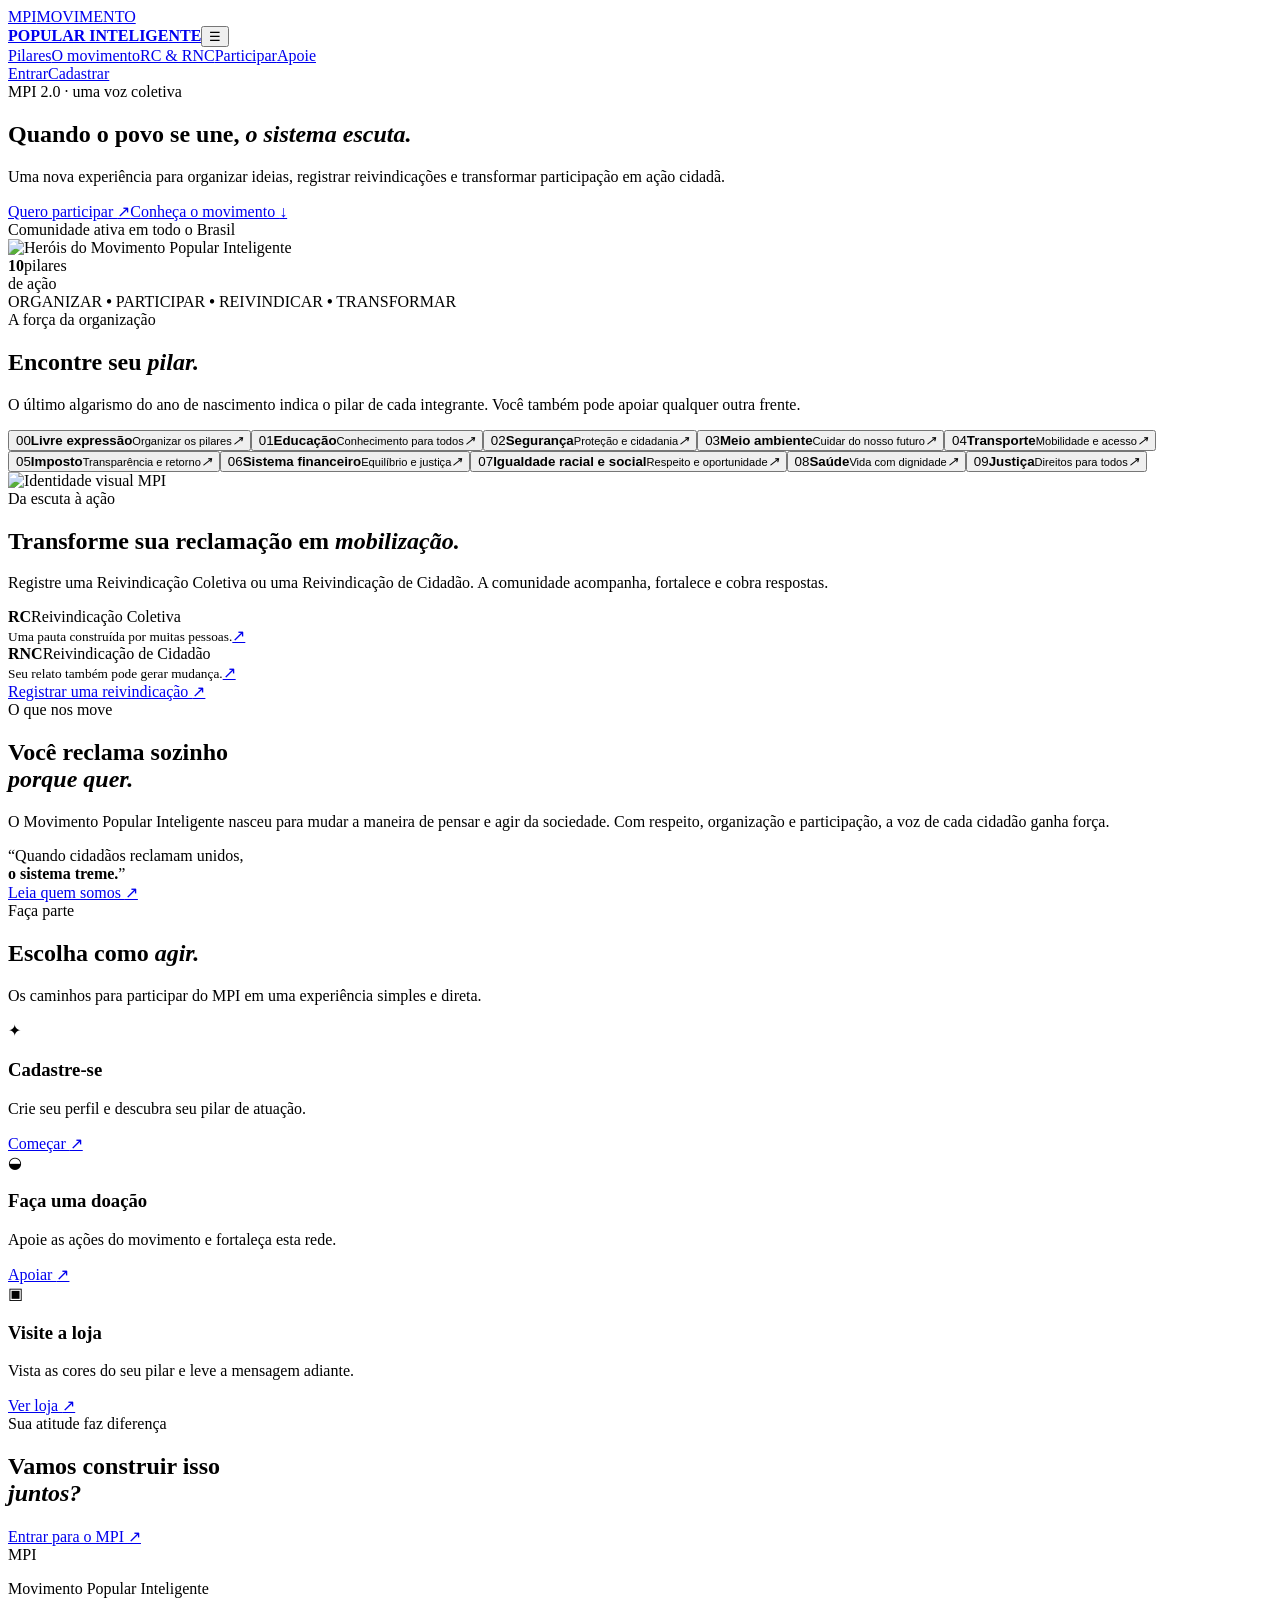
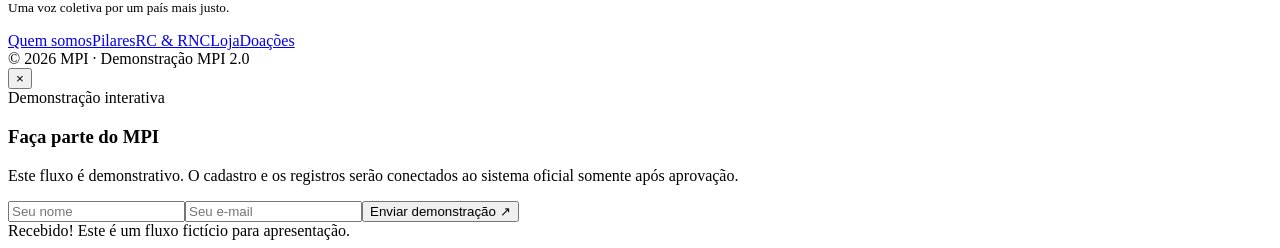
==== index.html @ 39deac16 "Add MPI 2.0 landing page" ====
<!doctype html><html lang="pt-BR"><head><meta charset="utf-8"><meta name="viewport" content="width=device-width, initial-scale=1"><title>MPI 2.0 — Movimento Popular Inteligente</title><meta name="description" content="Uma nova experiência digital para o Movimento Popular Inteligente."><link rel="preconnect" href="https://fonts.googleapis.com"><link href="https://fonts.googleapis.com/css2?family=Manrope:wght@400;500;600;700;800&family=Space+Grotesk:wght@500;600;700&display=swap" rel="stylesheet"><link rel="stylesheet" href="styles.css"></head><body>
<header class="topbar"><a class="brand" href="#inicio" aria-label="MPI início"><span class="brand-mark">MPI</span><span class="brand-name">MOVIMENTO<br><b>POPULAR INTELIGENTE</b></span></a><button class="menu-toggle" aria-label="Abrir menu">☰</button><nav class="nav"><a href="#pilares">Pilares</a><a href="#movimento">O movimento</a><a href="#rc-rnc">RC & RNC</a><a href="#participar">Participar</a><a href="#apoie">Apoie</a></nav><div class="actions"><a class="btn btn-ghost" href="#login">Entrar</a><a class="btn btn-yellow" href="#cadastro">Cadastrar</a></div></header>
<main id="inicio"><section class="hero"><div class="hero-copy"><div class="eyebrow"><span></span> MPI 2.0 · uma voz coletiva</div><h1>Quando o povo se une,<em> o sistema escuta.</em></h1><p>Uma nova experiência para organizar ideias, registrar reivindicações e transformar participação em ação cidadã.</p><div class="hero-actions"><a class="btn btn-yellow btn-lg" href="#participar">Quero participar <span>↗</span></a><a class="text-link" href="#movimento">Conheça o movimento <span>↓</span></a></div><div class="hero-proof"><div class="avatars"><i></i><i></i><i></i><i></i></div><span>Comunidade ativa em todo o Brasil</span></div></div><div class="hero-visual"><div class="glow"></div><img src="assets/herois-mpi.png" alt="Heróis do Movimento Popular Inteligente"><div class="hero-tag"><b>10</b><span>pilares<br>de ação</span></div></div></section>
<section class="ticker"><div>ORGANIZAR <b>•</b> PARTICIPAR <b>•</b> REIVINDICAR <b>•</b> TRANSFORMAR</div></section>
<section class="section pillars" id="pilares"><div class="section-head"><div><div class="eyebrow">A força da organização</div><h2>Encontre seu <em>pilar.</em></h2></div><p>O último algarismo do ano de nascimento indica o pilar de cada integrante. Você também pode apoiar qualquer outra frente.</p></div><div class="pillar-grid"><button class="pillar-card featured" data-pillar="0"><span>00</span><b>Livre expressão</b><small>Organizar os pilares</small><i>↗</i></button><button class="pillar-card" data-pillar="1"><span>01</span><b>Educação</b><small>Conhecimento para todos</small><i>↗</i></button><button class="pillar-card" data-pillar="2"><span>02</span><b>Segurança</b><small>Proteção e cidadania</small><i>↗</i></button><button class="pillar-card" data-pillar="3"><span>03</span><b>Meio ambiente</b><small>Cuidar do nosso futuro</small><i>↗</i></button><button class="pillar-card" data-pillar="4"><span>04</span><b>Transporte</b><small>Mobilidade e acesso</small><i>↗</i></button><button class="pillar-card" data-pillar="5"><span>05</span><b>Imposto</b><small>Transparência e retorno</small><i>↗</i></button><button class="pillar-card" data-pillar="6"><span>06</span><b>Sistema financeiro</b><small>Equilíbrio e justiça</small><i>↗</i></button><button class="pillar-card" data-pillar="7"><span>07</span><b>Igualdade racial e social</b><small>Respeito e oportunidade</small><i>↗</i></button><button class="pillar-card" data-pillar="8"><span>08</span><b>Saúde</b><small>Vida com dignidade</small><i>↗</i></button><button class="pillar-card" data-pillar="9"><span>09</span><b>Justiça</b><small>Direitos para todos</small><i>↗</i></button></div></section>
<section class="split-section" id="rc-rnc"><div class="split-image"><img src="assets/mpi-home.png" alt="Identidade visual MPI"></div><div class="split-copy"><div class="eyebrow">Da escuta à ação</div><h2>Transforme sua reclamação em <em>mobilização.</em></h2><p>Registre uma Reivindicação Coletiva ou uma Reivindicação de Cidadão. A comunidade acompanha, fortalece e cobra respostas.</p><div class="feature-list"><div><strong>RC</strong><span>Reivindicação Coletiva<br><small>Uma pauta construída por muitas pessoas.</small></span><a href="#rc">↗</a></div><div><strong>RNC</strong><span>Reivindicação de Cidadão<br><small>Seu relato também pode gerar mudança.</small></span><a href="#rnc">↗</a></div></div><a class="btn btn-blue" href="#cadastro">Registrar uma reivindicação <span>↗</span></a></div></section>
<section class="manifesto" id="movimento"><div class="manifesto-inner"><div class="eyebrow">O que nos move</div><h2>Você reclama sozinho<br><em>porque quer.</em></h2><p>O Movimento Popular Inteligente nasceu para mudar a maneira de pensar e agir da sociedade. Com respeito, organização e participação, a voz de cada cidadão ganha força.</p><div class="quote">“Quando cidadãos reclamam unidos,<br><b>o sistema treme.</b>”</div><a class="text-link light" href="#cadastro">Leia quem somos <span>↗</span></a></div></section>
<section class="participate" id="participar"><div class="section-head"><div><div class="eyebrow">Faça parte</div><h2>Escolha como <em>agir.</em></h2></div><p>Os caminhos para participar do MPI em uma experiência simples e direta.</p></div><div class="participate-grid"><article><span class="icon">✦</span><h3>Cadastre-se</h3><p>Crie seu perfil e descubra seu pilar de atuação.</p><a href="#cadastro">Começar <span>↗</span></a></article><article><span class="icon">◒</span><h3>Faça uma doação</h3><p>Apoie as ações do movimento e fortaleça esta rede.</p><a href="#apoie">Apoiar <span>↗</span></a></article><article><span class="icon">▣</span><h3>Visite a loja</h3><p>Vista as cores do seu pilar e leve a mensagem adiante.</p><a href="#loja">Ver loja <span>↗</span></a></article></div></section>
<section class="cta" id="apoie"><div><div class="eyebrow">Sua atitude faz diferença</div><h2>Vamos construir isso<br><em>juntos?</em></h2></div><a class="btn btn-yellow btn-lg" href="#cadastro">Entrar para o MPI <span>↗</span></a></section></main>
<footer><div class="footer-brand"><span class="brand-mark">MPI</span><p>Movimento Popular Inteligente<br><small>Uma voz coletiva por um país mais justo.</small></p></div><div class="footer-links"><a href="#movimento">Quem somos</a><a href="#pilares">Pilares</a><a href="#rc-rnc">RC & RNC</a><a href="#loja">Loja</a><a href="#apoie">Doações</a></div><div class="footer-note">© 2026 MPI · Demonstração MPI 2.0</div></footer>
<div class="modal" id="modal"><div class="modal-card"><button class="modal-close">×</button><div class="eyebrow">Demonstração interativa</div><h3 id="modal-title">Faça parte do MPI</h3><p id="modal-text">Este fluxo é demonstrativo. O cadastro e os registros serão conectados ao sistema oficial somente após aprovação.</p><form id="demo-form"><input required placeholder="Seu nome"><input required type="email" placeholder="Seu e-mail"><button class="btn btn-blue" type="submit">Enviar demonstração <span>↗</span></button></form><div class="success">Recebido! Este é um fluxo fictício para apresentação.</div></div></div><script src="script.js"></script></body></html>
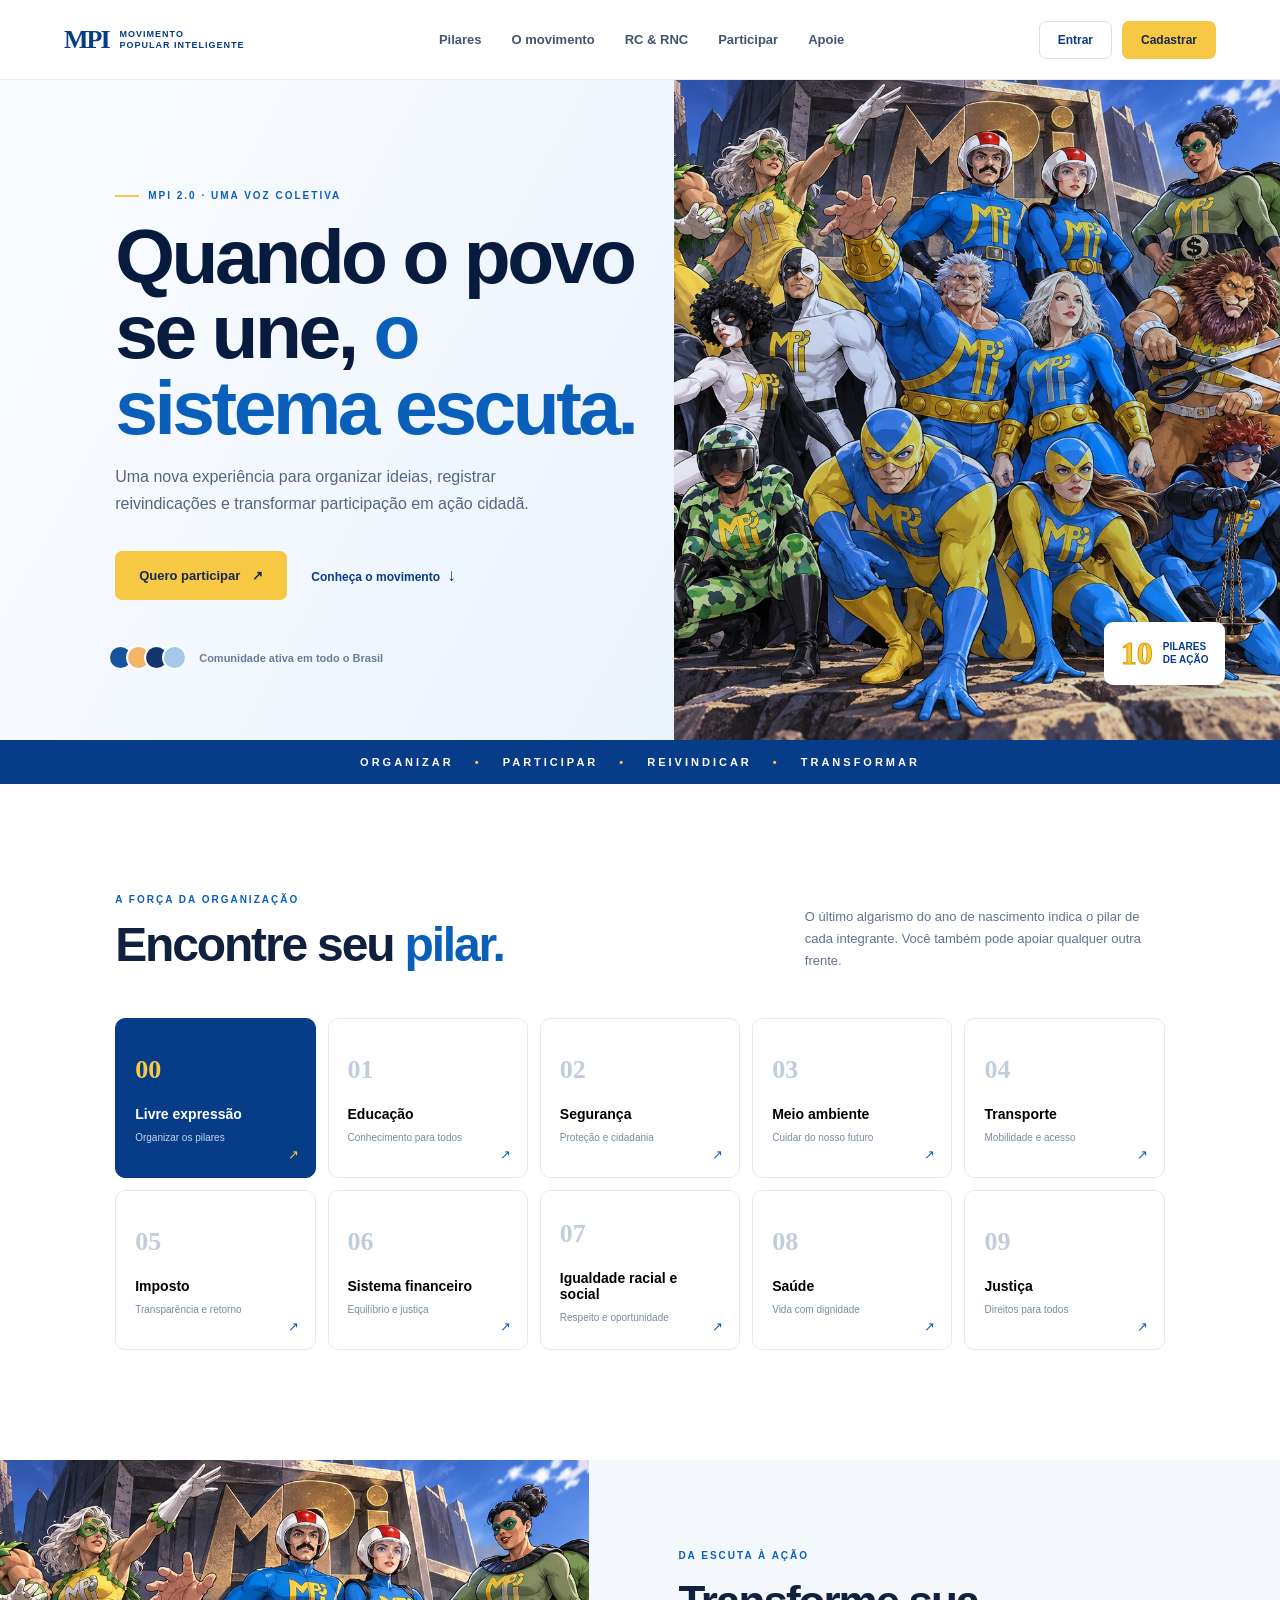
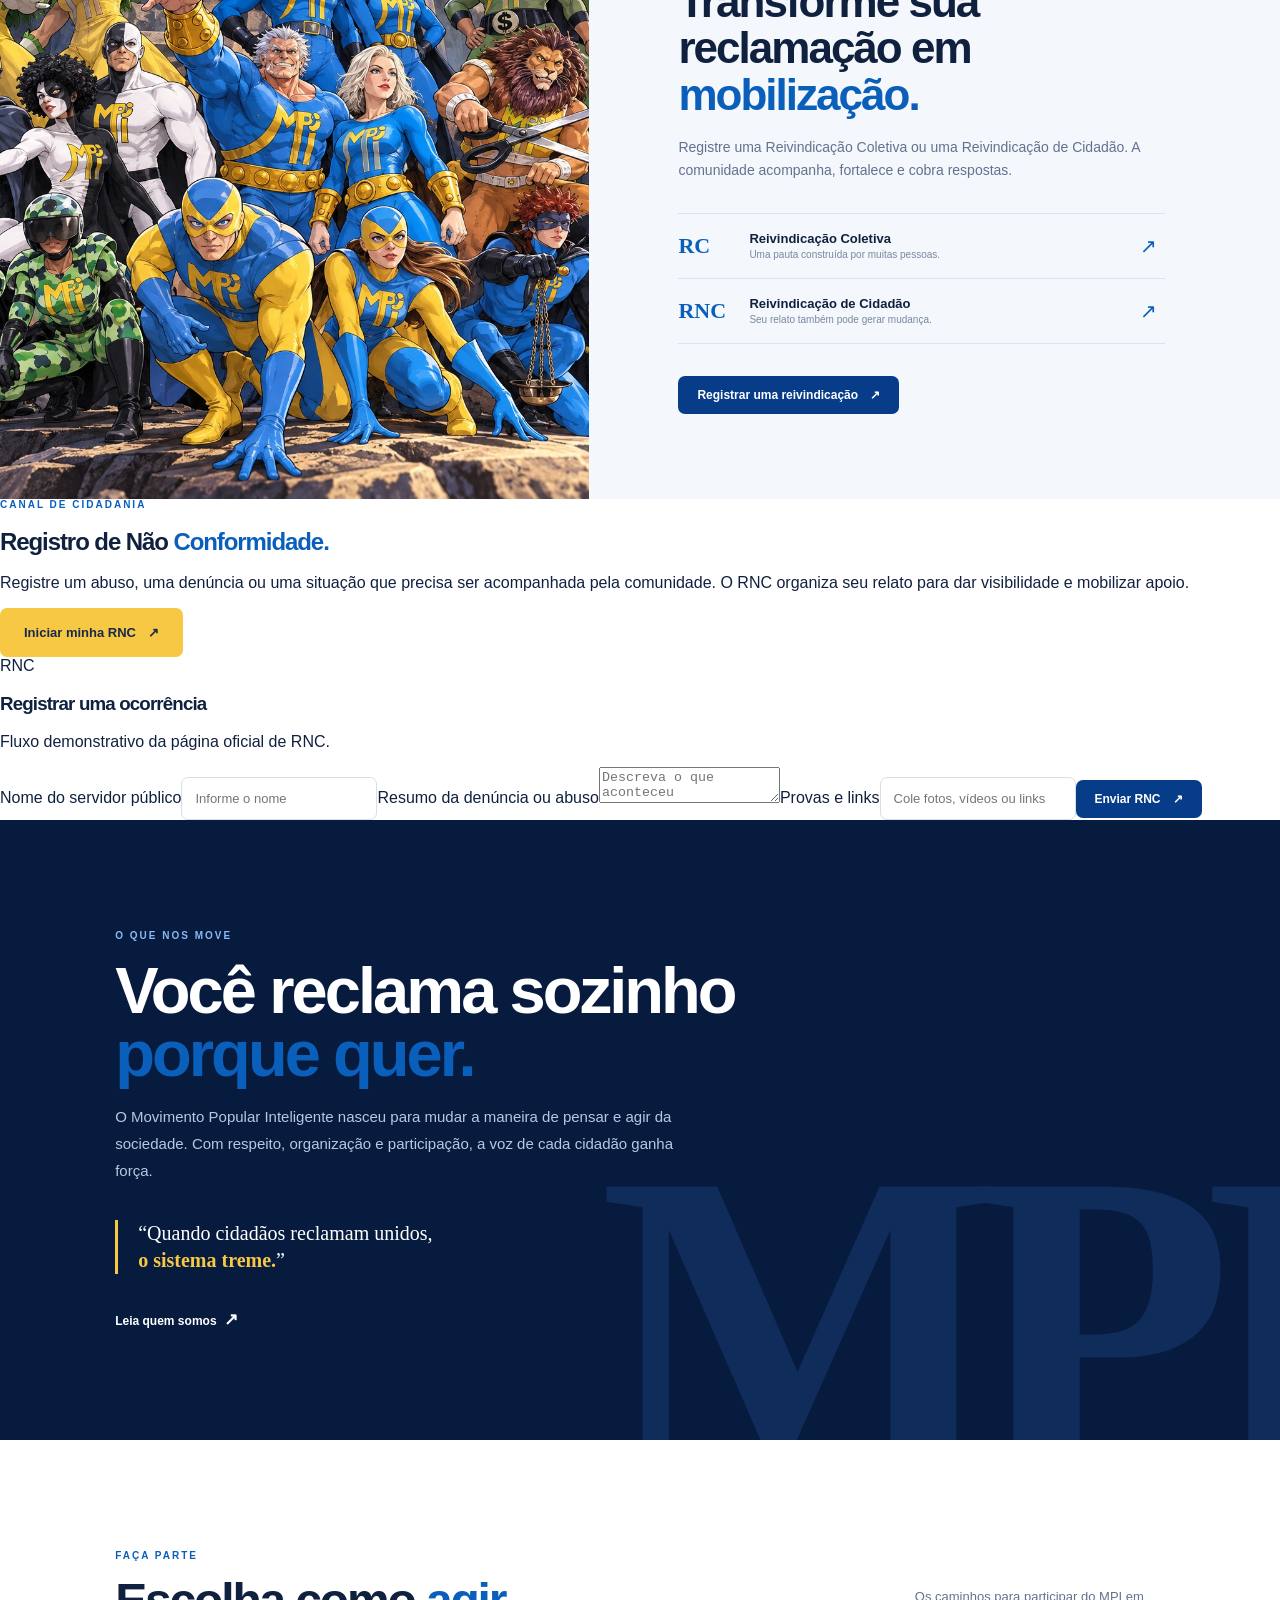
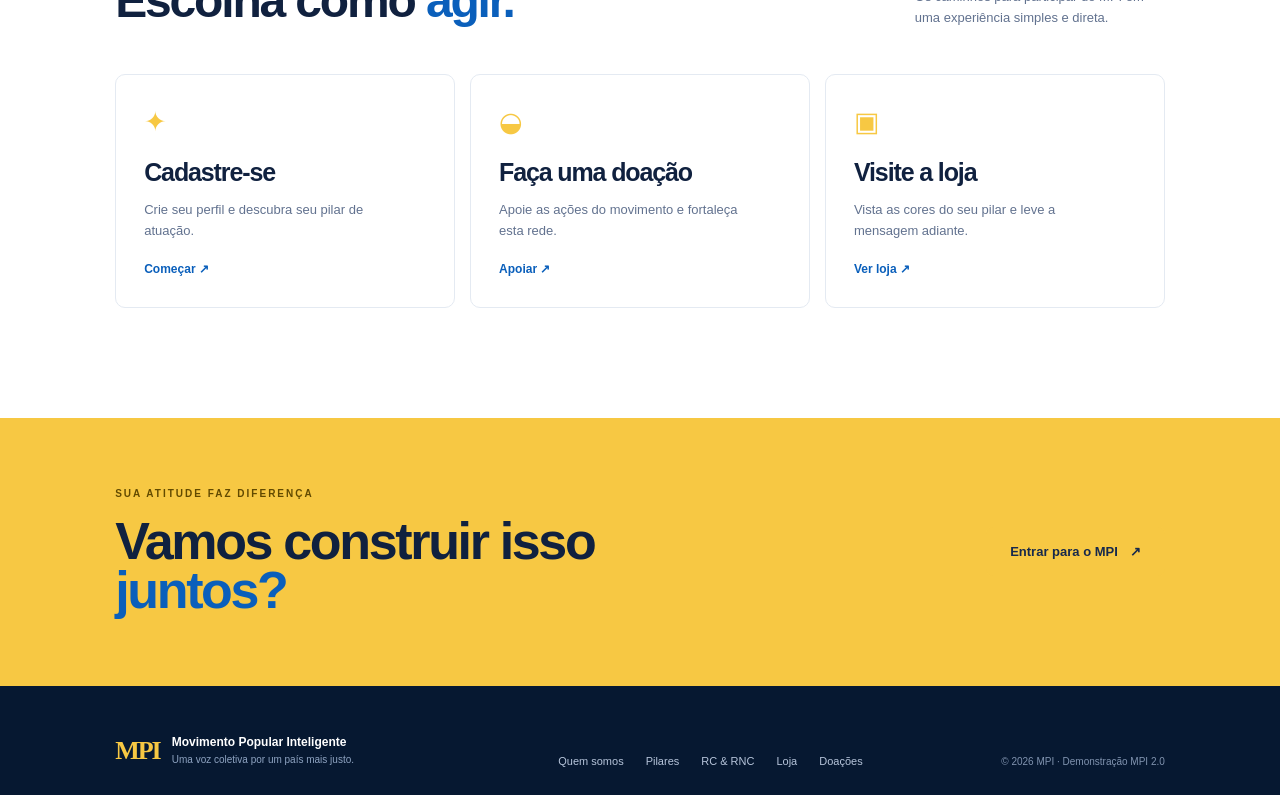
==== commit b8cbe430: "Add RNC registration page section" ====
--- a/index.html
+++ b/index.html
@@ -1,9 +1,10 @@
 <!doctype html><html lang="pt-BR"><head><meta charset="utf-8"><meta name="viewport" content="width=device-width, initial-scale=1"><title>MPI 2.0 — Movimento Popular Inteligente</title><meta name="description" content="Uma nova experiência digital para o Movimento Popular Inteligente."><link rel="preconnect" href="https://fonts.googleapis.com"><link href="https://fonts.googleapis.com/css2?family=Manrope:wght@400;500;600;700;800&family=Space+Grotesk:wght@500;600;700&display=swap" rel="stylesheet"><link rel="stylesheet" href="styles.css"></head><body>
 <header class="topbar"><a class="brand" href="#inicio" aria-label="MPI início"><span class="brand-mark">MPI</span><span class="brand-name">MOVIMENTO<br><b>POPULAR INTELIGENTE</b></span></a><button class="menu-toggle" aria-label="Abrir menu">☰</button><nav class="nav"><a href="#pilares">Pilares</a><a href="#movimento">O movimento</a><a href="#rc-rnc">RC & RNC</a><a href="#participar">Participar</a><a href="#apoie">Apoie</a></nav><div class="actions"><a class="btn btn-ghost" href="#login">Entrar</a><a class="btn btn-yellow" href="#cadastro">Cadastrar</a></div></header>
-<main id="inicio"><section class="hero"><div class="hero-copy"><div class="eyebrow"><span></span> MPI 2.0 · uma voz coletiva</div><h1>Quando o povo se une,<em> o sistema escuta.</em></h1><p>Uma nova experiência para organizar ideias, registrar reivindicações e transformar participação em ação cidadã.</p><div class="hero-actions"><a class="btn btn-yellow btn-lg" href="#participar">Quero participar <span>↗</span></a><a class="text-link" href="#movimento">Conheça o movimento <span>↓</span></a></div><div class="hero-proof"><div class="avatars"><i></i><i></i><i></i><i></i></div><span>Comunidade ativa em todo o Brasil</span></div></div><div class="hero-visual"><div class="glow"></div><img src="assets/herois-mpi.png" alt="Heróis do Movimento Popular Inteligente"><div class="hero-tag"><b>10</b><span>pilares<br>de ação</span></div></div></section>
+<main id="inicio"><section class="hero"><div class="hero-copy"><div class="eyebrow"><span></span> MPI 2.0 · uma voz coletiva</div><h1>Quando o povo se une,<em> o sistema escuta.</em></h1><p>Uma nova experiência para organizar ideias, registrar reivindicações e transformar participação em ação cidadã.</p><div class="hero-actions"><a class="btn btn-yellow btn-lg" href="#participar">Quero participar <span>↗</span></a><a class="text-link" href="#movimento">Conheça o movimento <span>↓</span></a></div><div class="hero-proof"><div class="avatars"><i></i><i></i><i></i><i></i></div><span>Comunidade ativa em todo o Brasil</span></div></div><div class="hero-visual"><div class="glow"></div><img src="herois-mpi.png" alt="Heróis do Movimento Popular Inteligente"><div class="hero-tag"><b>10</b><span>pilares<br>de ação</span></div></div></section>
 <section class="ticker"><div>ORGANIZAR <b>•</b> PARTICIPAR <b>•</b> REIVINDICAR <b>•</b> TRANSFORMAR</div></section>
 <section class="section pillars" id="pilares"><div class="section-head"><div><div class="eyebrow">A força da organização</div><h2>Encontre seu <em>pilar.</em></h2></div><p>O último algarismo do ano de nascimento indica o pilar de cada integrante. Você também pode apoiar qualquer outra frente.</p></div><div class="pillar-grid"><button class="pillar-card featured" data-pillar="0"><span>00</span><b>Livre expressão</b><small>Organizar os pilares</small><i>↗</i></button><button class="pillar-card" data-pillar="1"><span>01</span><b>Educação</b><small>Conhecimento para todos</small><i>↗</i></button><button class="pillar-card" data-pillar="2"><span>02</span><b>Segurança</b><small>Proteção e cidadania</small><i>↗</i></button><button class="pillar-card" data-pillar="3"><span>03</span><b>Meio ambiente</b><small>Cuidar do nosso futuro</small><i>↗</i></button><button class="pillar-card" data-pillar="4"><span>04</span><b>Transporte</b><small>Mobilidade e acesso</small><i>↗</i></button><button class="pillar-card" data-pillar="5"><span>05</span><b>Imposto</b><small>Transparência e retorno</small><i>↗</i></button><button class="pillar-card" data-pillar="6"><span>06</span><b>Sistema financeiro</b><small>Equilíbrio e justiça</small><i>↗</i></button><button class="pillar-card" data-pillar="7"><span>07</span><b>Igualdade racial e social</b><small>Respeito e oportunidade</small><i>↗</i></button><button class="pillar-card" data-pillar="8"><span>08</span><b>Saúde</b><small>Vida com dignidade</small><i>↗</i></button><button class="pillar-card" data-pillar="9"><span>09</span><b>Justiça</b><small>Direitos para todos</small><i>↗</i></button></div></section>
-<section class="split-section" id="rc-rnc"><div class="split-image"><img src="assets/mpi-home.png" alt="Identidade visual MPI"></div><div class="split-copy"><div class="eyebrow">Da escuta à ação</div><h2>Transforme sua reclamação em <em>mobilização.</em></h2><p>Registre uma Reivindicação Coletiva ou uma Reivindicação de Cidadão. A comunidade acompanha, fortalece e cobra respostas.</p><div class="feature-list"><div><strong>RC</strong><span>Reivindicação Coletiva<br><small>Uma pauta construída por muitas pessoas.</small></span><a href="#rc">↗</a></div><div><strong>RNC</strong><span>Reivindicação de Cidadão<br><small>Seu relato também pode gerar mudança.</small></span><a href="#rnc">↗</a></div></div><a class="btn btn-blue" href="#cadastro">Registrar uma reivindicação <span>↗</span></a></div></section>
+<section class="split-section" id="rc-rnc"><div class="split-image"><img src="mpi-home.png" alt="Identidade visual MPI"></div><div class="split-copy"><div class="eyebrow">Da escuta à ação</div><h2>Transforme sua reclamação em <em>mobilização.</em></h2><p>Registre uma Reivindicação Coletiva ou uma Reivindicação de Cidadão. A comunidade acompanha, fortalece e cobra respostas.</p><div class="feature-list"><div><strong>RC</strong><span>Reivindicação Coletiva<br><small>Uma pauta construída por muitas pessoas.</small></span><a href="#rc">↗</a></div><div><strong>RNC</strong><span>Reivindicação de Cidadão<br><small>Seu relato também pode gerar mudança.</small></span><a href="#rnc">↗</a></div></div><a class="btn btn-blue" href="#cadastro">Registrar uma reivindicação <span>↗</span></a></div></section>
+<section class="rnc-section" id="rnc-page"><div class="rnc-intro"><div class="eyebrow">Canal de cidadania</div><h2>Registro de Não <em>Conformidade.</em></h2><p>Registre um abuso, uma denúncia ou uma situação que precisa ser acompanhada pela comunidade. O RNC organiza seu relato para dar visibilidade e mobilizar apoio.</p><a class="btn btn-yellow btn-lg" href="#rnc-form">Iniciar minha RNC <span>↗</span></a></div><div class="rnc-form-card" id="rnc-form"><div class="rnc-badge">RNC</div><h3>Registrar uma ocorrência</h3><p>Fluxo demonstrativo da página oficial de RNC.</p><label>Nome do servidor público<input placeholder="Informe o nome"></label><label>Resumo da denúncia ou abuso<textarea placeholder="Descreva o que aconteceu"></textarea></label><label>Provas e links<input placeholder="Cole fotos, vídeos ou links"></label><button class="btn btn-blue" type="button" onclick="openModal('RNC demonstrativa','Seu registro foi preparado para apresentação. O envio real será conectado ao sistema oficial após aprovação.')">Enviar RNC <span>↗</span></button></div></section>
 <section class="manifesto" id="movimento"><div class="manifesto-inner"><div class="eyebrow">O que nos move</div><h2>Você reclama sozinho<br><em>porque quer.</em></h2><p>O Movimento Popular Inteligente nasceu para mudar a maneira de pensar e agir da sociedade. Com respeito, organização e participação, a voz de cada cidadão ganha força.</p><div class="quote">“Quando cidadãos reclamam unidos,<br><b>o sistema treme.</b>”</div><a class="text-link light" href="#cadastro">Leia quem somos <span>↗</span></a></div></section>
 <section class="participate" id="participar"><div class="section-head"><div><div class="eyebrow">Faça parte</div><h2>Escolha como <em>agir.</em></h2></div><p>Os caminhos para participar do MPI em uma experiência simples e direta.</p></div><div class="participate-grid"><article><span class="icon">✦</span><h3>Cadastre-se</h3><p>Crie seu perfil e descubra seu pilar de atuação.</p><a href="#cadastro">Começar <span>↗</span></a></article><article><span class="icon">◒</span><h3>Faça uma doação</h3><p>Apoie as ações do movimento e fortaleça esta rede.</p><a href="#apoie">Apoiar <span>↗</span></a></article><article><span class="icon">▣</span><h3>Visite a loja</h3><p>Vista as cores do seu pilar e leve a mensagem adiante.</p><a href="#loja">Ver loja <span>↗</span></a></article></div></section>
 <section class="cta" id="apoie"><div><div class="eyebrow">Sua atitude faz diferença</div><h2>Vamos construir isso<br><em>juntos?</em></h2></div><a class="btn btn-yellow btn-lg" href="#cadastro">Entrar para o MPI <span>↗</span></a></section></main>
--- a/styles.css
+++ b/styles.css
@@ -0,0 +1 @@
+:root{--blue:#073c88;--blue2:#0a5fbb;--navy:#071b3e;--yellow:#f7c843;--ink:#10213f;--muted:#62728f;--pale:#f4f7fb;--white:#fff}*{box-sizing:border-box}html{scroll-behavior:smooth}body{margin:0;font-family:Manrope,Arial,sans-serif;color:var(--ink);background:var(--white)}a{text-decoration:none;color:inherit}.topbar{height:80px;display:flex;align-items:center;justify-content:space-between;padding:0 5vw;border-bottom:1px solid #e9eef5;background:#fff;position:sticky;top:0;z-index:20}.brand{display:flex;align-items:center;gap:11px}.brand-mark{font-family:'Space Grotesk';font-size:26px;font-weight:800;color:var(--blue);letter-spacing:-2px}.brand-name{font-size:9px;line-height:1.15;letter-spacing:1px;color:var(--blue);font-weight:600}.brand-name b{font-weight:800}.nav{display:flex;gap:30px;font-size:13px;font-weight:700;color:#435473}.nav a:hover{color:var(--blue2)}.actions{display:flex;gap:10px}.btn{display:inline-flex;align-items:center;justify-content:center;gap:12px;border-radius:7px;padding:11px 18px;font-weight:800;font-size:12px;border:1px solid transparent;cursor:pointer}.btn-yellow{background:var(--yellow);color:#17294c}.btn-ghost{border-color:#d8e0ec;color:var(--blue)}.btn-blue{background:var(--blue);color:#fff}.btn-lg{padding:16px 23px;font-size:13px}.menu-toggle{display:none;background:none;border:0;font-size:26px;color:var(--blue)}.hero{min-height:630px;background:linear-gradient(118deg,#f8fbff 10%,#eaf2fc 66%,#dceafe);display:grid;grid-template-columns:48% 52%;padding-left:9vw;overflow:hidden}.hero-copy{padding:110px 0 70px;max-width:530px;position:relative;z-index:2}.eyebrow{text-transform:uppercase;letter-spacing:2px;font-size:10px;color:var(--blue2);font-weight:800;display:flex;align-items:center;gap:9px}.eyebrow span{display:inline-block;width:24px;height:2px;background:var(--yellow)}h1,h2,h3{font-family:'Space Grotesk',sans-serif;letter-spacing:-.045em;margin:18px 0}h1{font-size:clamp(48px,6vw,78px);line-height:.98;color:var(--navy)}h1 em,h2 em{font-style:normal;color:var(--blue2)}.hero-copy>p{font-size:16px;line-height:1.7;color:#536581;max-width:460px}.hero-actions{display:flex;align-items:center;gap:24px;margin-top:34px}.text-link{font-weight:800;color:var(--blue);font-size:12px}.text-link span{font-size:17px;margin-left:4px}.hero-proof{display:flex;align-items:center;gap:12px;margin-top:45px;color:#6a7b97;font-size:11px;font-weight:700}.avatars{display:flex}.avatars i{width:25px;height:25px;border-radius:50%;border:2px solid #f8fbff;margin-left:-7px;background:#14549e}.avatars i:nth-child(2){background:#f1b66a}.avatars i:nth-child(3){background:#14366f}.avatars i:nth-child(4){background:#a7c8ed}.hero-visual{position:relative;display:flex;align-items:flex-end;justify-content:center}.hero-visual img{width:100%;height:100%;object-fit:cover;object-position:center;mix-blend-mode:multiply}.glow{position:absolute;width:460px;height:460px;border-radius:50%;background:rgba(69,156,255,.2);filter:blur(30px);top:110px;right:8%}.hero-tag{position:absolute;right:9%;bottom:55px;display:flex;align-items:center;gap:10px;background:#fff;padding:13px 17px;border-radius:9px;box-shadow:0 15px 35px rgba(17,49,98,.15);color:var(--blue)}.hero-tag b{font:700 32px 'Space Grotesk';color:var(--yellow);-webkit-text-stroke:1px #d29e00}.hero-tag span{font-size:10px;font-weight:800;text-transform:uppercase;line-height:1.25}.ticker{background:var(--blue);color:#fff;padding:16px 0;text-align:center;font-size:11px;letter-spacing:3px;font-weight:800}.ticker b{color:var(--yellow);padding:0 15px}.section,.participate{padding:110px 9vw}.section-head{display:flex;justify-content:space-between;align-items:end;gap:30px;margin-bottom:46px}.section-head h2{font-size:48px;margin:12px 0 0}.section-head>p{max-width:360px;font-size:13px;line-height:1.7;color:var(--muted);margin:0}.pillar-grid{display:grid;grid-template-columns:repeat(5,1fr);gap:12px}.pillar-card{position:relative;text-align:left;border:1px solid #e3eaf3;background:#fff;border-radius:10px;padding:25px 19px 23px;min-height:160px;cursor:pointer;transition:.25s}.pillar-card:hover{transform:translateY(-5px);box-shadow:0 15px 30px #183e6b18;border-color:#a8c7ed}.pillar-card.featured{background:var(--blue);color:#fff;border-color:var(--blue)}.pillar-card span{display:block;font:700 26px 'Space Grotesk';color:#c1ccdc;margin-bottom:21px}.pillar-card.featured span{color:var(--yellow)}.pillar-card b{display:block;font-size:14px;line-height:1.15;margin-bottom:7px}.pillar-card small{font-size:10px;color:#7a8aa3}.pillar-card.featured small{color:#c3d4ef}.pillar-card i{position:absolute;right:16px;bottom:15px;font-style:normal;color:var(--blue2)}.pillar-card.featured i{color:var(--yellow)}.split-section{background:var(--pale);display:grid;grid-template-columns:46% 54%;align-items:stretch}.split-image{min-height:510px;overflow:hidden}.split-image img{width:100%;height:100%;object-fit:cover;object-position:center}.split-copy{padding:90px 9vw 85px 7vw}.split-copy h2{font-size:44px;line-height:1.05;max-width:500px}.split-copy>p{color:var(--muted);line-height:1.7;font-size:14px;max-width:490px}.feature-list{margin:30px 0 32px;border-top:1px solid #dbe3ee}.feature-list>div{display:grid;grid-template-columns:56px 1fr 25px;gap:15px;align-items:center;padding:17px 0;border-bottom:1px solid #dbe3ee}.feature-list strong{font:700 22px 'Space Grotesk';color:var(--blue2)}.feature-list span{font-weight:800;font-size:13px}.feature-list small{font-weight:500;color:#7988a1;font-size:10px}.feature-list a{color:var(--blue2);font-size:20px}.manifesto{background:var(--navy);color:#fff;padding:110px 9vw;position:relative;overflow:hidden}.manifesto:after{content:'MPI';position:absolute;right:-50px;bottom:-130px;font:800 430px 'Space Grotesk';color:#102c5a;letter-spacing:-35px}.manifesto-inner{position:relative;z-index:1;max-width:650px}.manifesto .eyebrow{color:#8ab9f3}.manifesto h2{font-size:65px;line-height:.97}.manifesto p{color:#b7c8e2;line-height:1.8;max-width:570px;font-size:15px}.quote{margin:36px 0 35px;padding-left:20px;border-left:3px solid var(--yellow);font:500 20px 'Space Grotesk';line-height:1.35}.quote b{color:var(--yellow)}.light{color:#fff}.participate{background:#fff}.participate-grid{display:grid;grid-template-columns:repeat(3,1fr);gap:15px}.participate-grid article{border:1px solid #e4eaf2;padding:31px 28px;border-radius:10px;min-height:225px}.icon{font-size:27px;color:var(--yellow)}.participate h3{font-size:25px;margin:20px 0 8px}.participate p{font-size:13px;color:var(--muted);line-height:1.6;max-width:250px}.participate article a{display:block;color:var(--blue2);font-size:12px;font-weight:800;margin-top:20px}.cta{background:var(--yellow);padding:70px 9vw;display:flex;align-items:center;justify-content:space-between}.cta h2{font-size:52px;line-height:.95;margin-bottom:0}.cta .eyebrow{color:#624a00}.cta .eyebrow:before{background:#624a00}footer{background:#061831;color:#fff;padding:48px 9vw 28px;display:grid;grid-template-columns:1fr 1fr auto;align-items:end;gap:30px}.footer-brand{display:flex;align-items:center;gap:12px}.footer-brand .brand-mark{color:var(--yellow)}.footer-brand p{margin:0;font-size:12px;font-weight:800;line-height:1.4}.footer-brand small{font-size:10px;color:#8fa4c2;font-weight:500}.footer-links{display:flex;gap:22px;flex-wrap:wrap;font-size:11px;color:#b7c5db}.footer-note{font-size:10px;color:#8093af;text-align:right}.modal{position:fixed;inset:0;background:#061831cc;display:none;align-items:center;justify-content:center;z-index:50;padding:20px}.modal.open{display:flex}.modal-card{background:#fff;border-radius:14px;max-width:440px;width:100%;padding:34px;position:relative;box-shadow:0 25px 80px #0005}.modal-close{position:absolute;right:17px;top:12px;border:0;background:none;font-size:28px;color:#8090a8;cursor:pointer}.modal-card h3{font-size:33px;margin:14px 0}.modal-card p{font-size:13px;line-height:1.6;color:var(--muted)}form{display:grid;gap:10px;margin-top:24px}input{border:1px solid #d6e0eb;border-radius:7px;padding:13px;font:inherit;font-size:13px}.success{display:none;background:#ecf8ee;color:#28653a;border-radius:7px;padding:13px;font-size:12px;margin-top:15px}.success.show{display:block}@media(max-width:900px){.topbar{padding:0 5vw}.nav,.actions{display:none}.menu-toggle{display:block}.hero{grid-template-columns:1fr;padding:0 7vw;min-height:auto}.hero-copy{padding:75px 0 25px}.hero-visual{height:390px;margin:0 -7vw}.hero-visual img{object-position:center top}.hero-tag{right:8%;bottom:27px}.section,.participate{padding:75px 7vw}.section-head{display:block}.section-head>p{margin-top:20px}.pillar-grid{grid-template-columns:repeat(2,1fr)}.split-section{grid-template-columns:1fr}.split-image{min-height:340px}.split-copy{padding:70px 7vw}.manifesto{padding:80px 7vw}.manifesto h2{font-size:51px}.participate-grid{grid-template-columns:1fr}.cta{padding:60px 7vw;display:block}.cta .btn{margin-top:28px}footer{grid-template-columns:1fr;padding:40px 7vw}.footer-note{text-align:left}}@media(max-width:480px){h1{font-size:47px}.hero-actions{align-items:flex-start;flex-direction:column;gap:18px}.hero-visual{height:300px}.section-head h2{font-size:40px}.pillar-card{min-height:150px;padding:19px 15px}.pillar-card span{font-size:22px;margin-bottom:16px}.pillar-card b{font-size:12px}.pillar-card small{font-size:9px}.split-copy h2{font-size:39px}.cta h2{font-size:42px}}
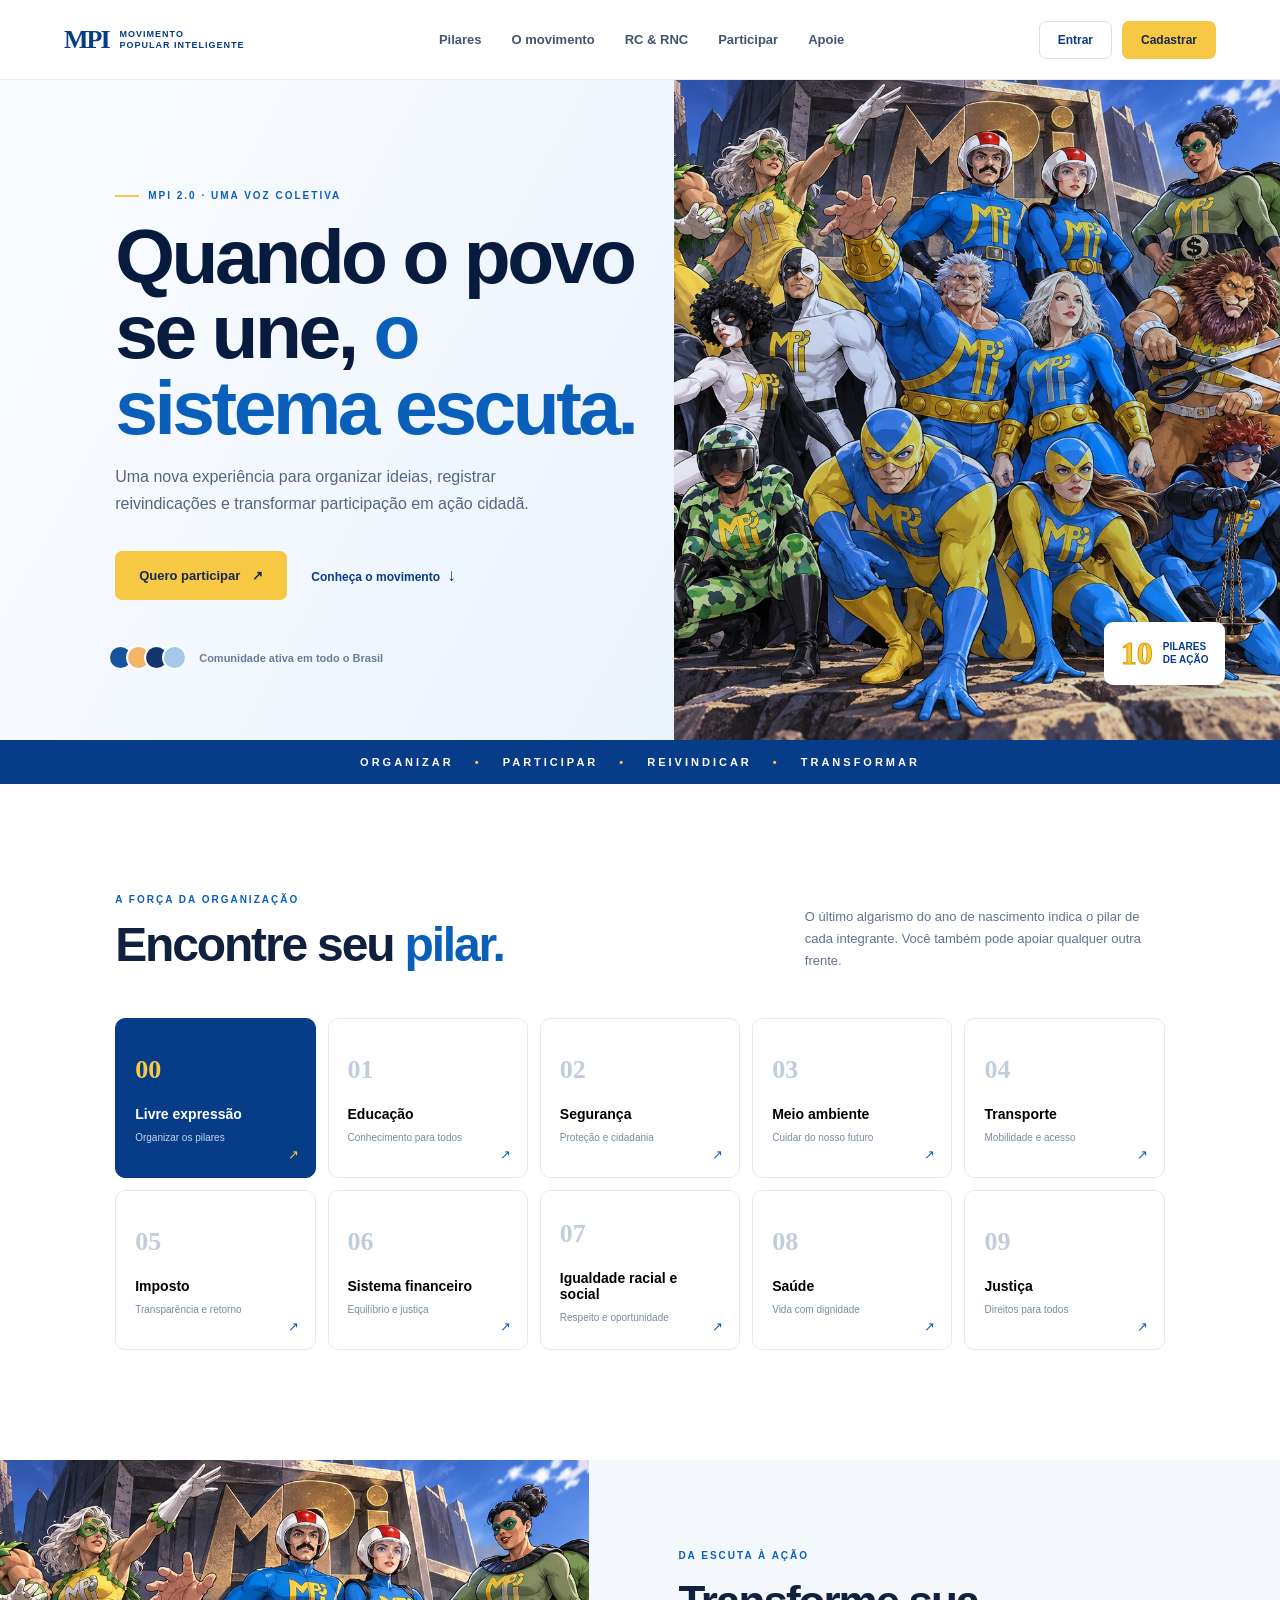
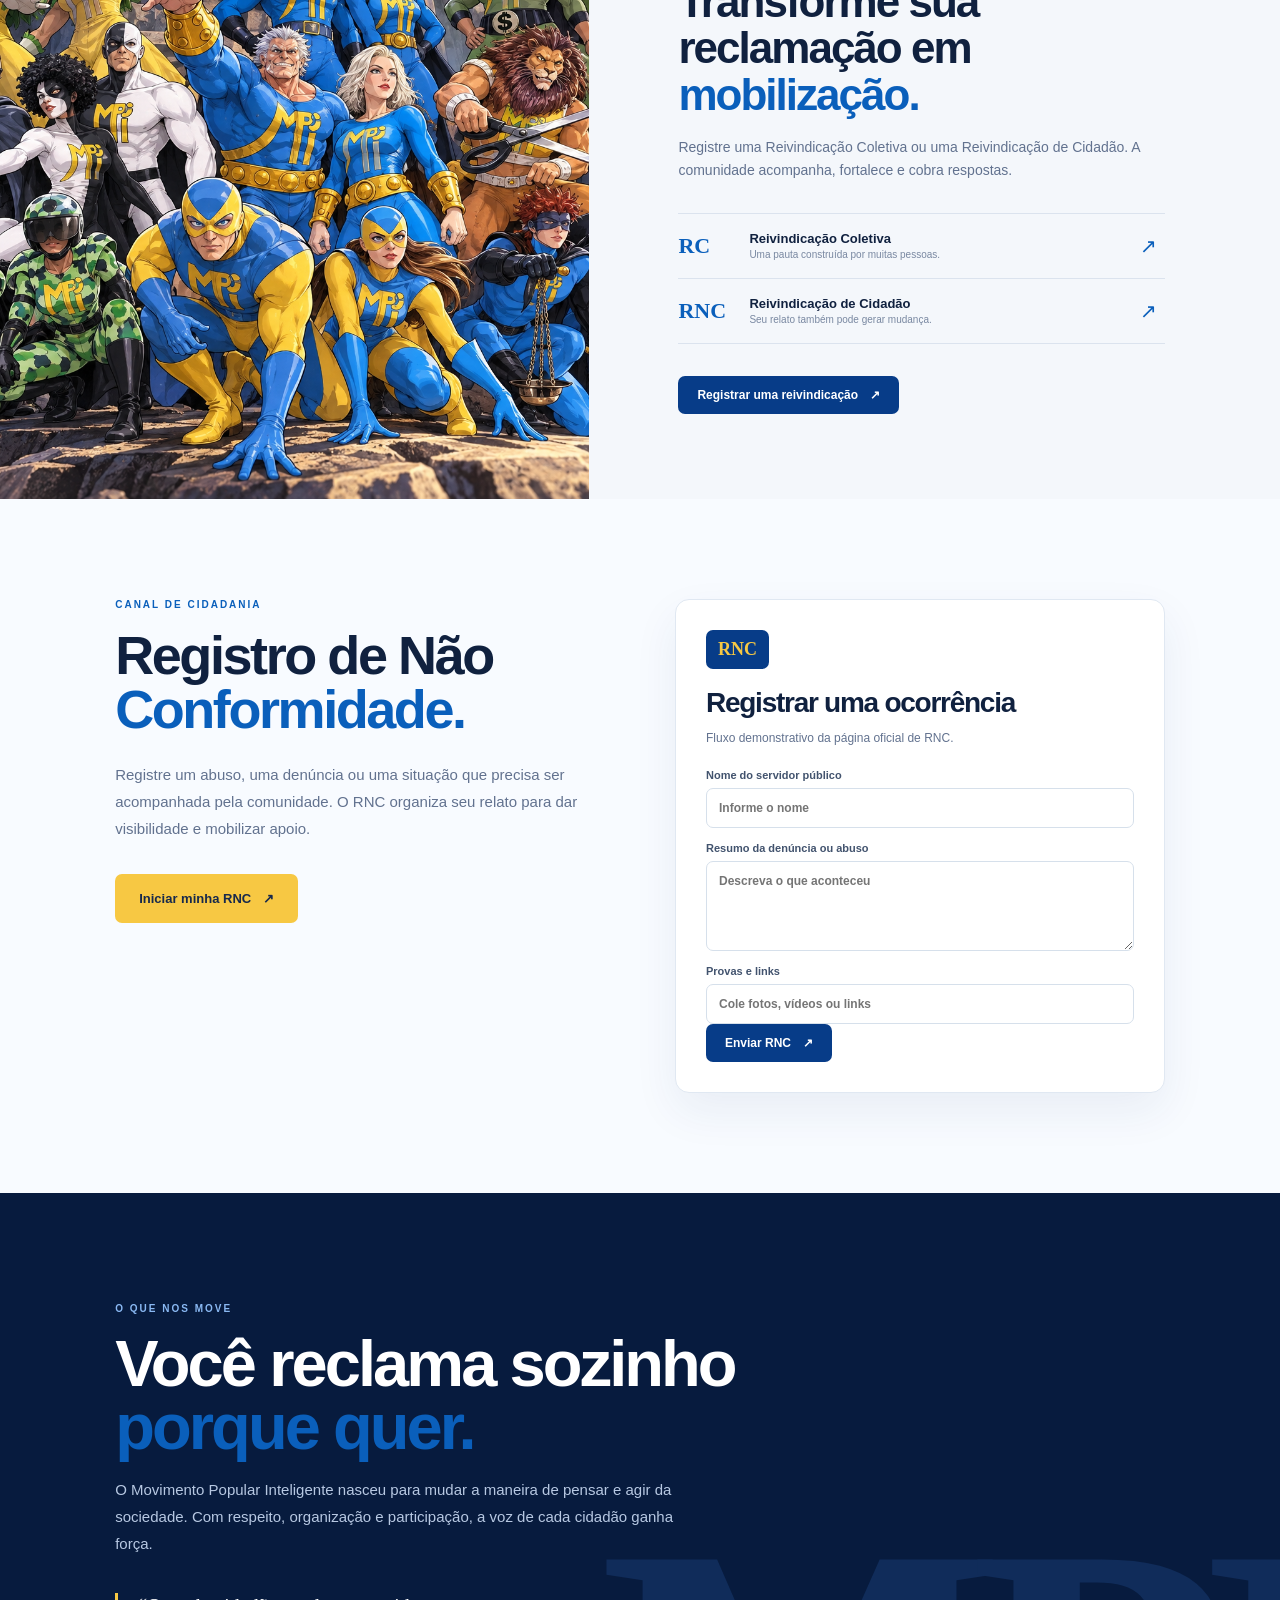
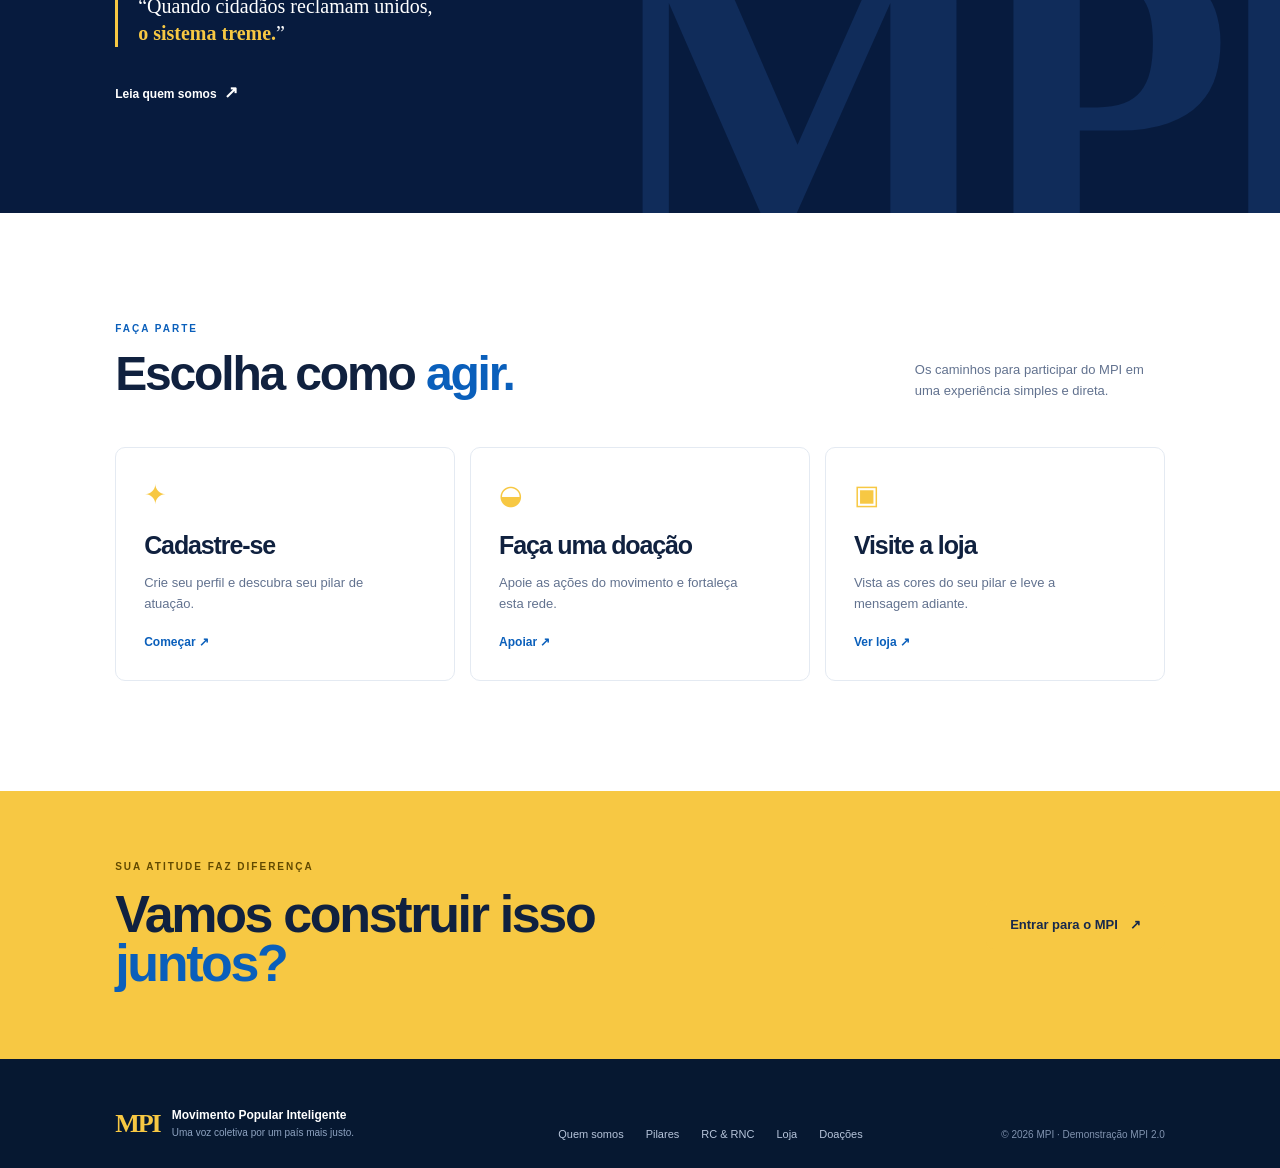
==== commit 87ab17d9: "Link RC and RNC to separate pages" ====
--- a/index.html
+++ b/index.html
@@ -3,7 +3,7 @@
 <main id="inicio"><section class="hero"><div class="hero-copy"><div class="eyebrow"><span></span> MPI 2.0 · uma voz coletiva</div><h1>Quando o povo se une,<em> o sistema escuta.</em></h1><p>Uma nova experiência para organizar ideias, registrar reivindicações e transformar participação em ação cidadã.</p><div class="hero-actions"><a class="btn btn-yellow btn-lg" href="#participar">Quero participar <span>↗</span></a><a class="text-link" href="#movimento">Conheça o movimento <span>↓</span></a></div><div class="hero-proof"><div class="avatars"><i></i><i></i><i></i><i></i></div><span>Comunidade ativa em todo o Brasil</span></div></div><div class="hero-visual"><div class="glow"></div><img src="herois-mpi.png" alt="Heróis do Movimento Popular Inteligente"><div class="hero-tag"><b>10</b><span>pilares<br>de ação</span></div></div></section>
 <section class="ticker"><div>ORGANIZAR <b>•</b> PARTICIPAR <b>•</b> REIVINDICAR <b>•</b> TRANSFORMAR</div></section>
 <section class="section pillars" id="pilares"><div class="section-head"><div><div class="eyebrow">A força da organização</div><h2>Encontre seu <em>pilar.</em></h2></div><p>O último algarismo do ano de nascimento indica o pilar de cada integrante. Você também pode apoiar qualquer outra frente.</p></div><div class="pillar-grid"><button class="pillar-card featured" data-pillar="0"><span>00</span><b>Livre expressão</b><small>Organizar os pilares</small><i>↗</i></button><button class="pillar-card" data-pillar="1"><span>01</span><b>Educação</b><small>Conhecimento para todos</small><i>↗</i></button><button class="pillar-card" data-pillar="2"><span>02</span><b>Segurança</b><small>Proteção e cidadania</small><i>↗</i></button><button class="pillar-card" data-pillar="3"><span>03</span><b>Meio ambiente</b><small>Cuidar do nosso futuro</small><i>↗</i></button><button class="pillar-card" data-pillar="4"><span>04</span><b>Transporte</b><small>Mobilidade e acesso</small><i>↗</i></button><button class="pillar-card" data-pillar="5"><span>05</span><b>Imposto</b><small>Transparência e retorno</small><i>↗</i></button><button class="pillar-card" data-pillar="6"><span>06</span><b>Sistema financeiro</b><small>Equilíbrio e justiça</small><i>↗</i></button><button class="pillar-card" data-pillar="7"><span>07</span><b>Igualdade racial e social</b><small>Respeito e oportunidade</small><i>↗</i></button><button class="pillar-card" data-pillar="8"><span>08</span><b>Saúde</b><small>Vida com dignidade</small><i>↗</i></button><button class="pillar-card" data-pillar="9"><span>09</span><b>Justiça</b><small>Direitos para todos</small><i>↗</i></button></div></section>
-<section class="split-section" id="rc-rnc"><div class="split-image"><img src="mpi-home.png" alt="Identidade visual MPI"></div><div class="split-copy"><div class="eyebrow">Da escuta à ação</div><h2>Transforme sua reclamação em <em>mobilização.</em></h2><p>Registre uma Reivindicação Coletiva ou uma Reivindicação de Cidadão. A comunidade acompanha, fortalece e cobra respostas.</p><div class="feature-list"><div><strong>RC</strong><span>Reivindicação Coletiva<br><small>Uma pauta construída por muitas pessoas.</small></span><a href="#rc">↗</a></div><div><strong>RNC</strong><span>Reivindicação de Cidadão<br><small>Seu relato também pode gerar mudança.</small></span><a href="#rnc">↗</a></div></div><a class="btn btn-blue" href="#cadastro">Registrar uma reivindicação <span>↗</span></a></div></section>
+<section class="split-section" id="rc-rnc"><div class="split-image"><img src="mpi-home.png" alt="Identidade visual MPI"></div><div class="split-copy"><div class="eyebrow">Da escuta à ação</div><h2>Transforme sua reclamação em <em>mobilização.</em></h2><p>Registre uma Reivindicação Coletiva ou uma Reivindicação de Cidadão. A comunidade acompanha, fortalece e cobra respostas.</p><div class="feature-list"><div><strong>RC</strong><span>Reivindicação Coletiva<br><small>Uma pauta construída por muitas pessoas.</small></span><a href="rc/">↗</a></div><div><strong>RNC</strong><span>Reivindicação de Cidadão<br><small>Seu relato também pode gerar mudança.</small></span><a href="rnc/">↗</a></div></div><a class="btn btn-blue" href="rc/">Registrar uma reivindicação <span>↗</span></a></div></section>
 <section class="rnc-section" id="rnc-page"><div class="rnc-intro"><div class="eyebrow">Canal de cidadania</div><h2>Registro de Não <em>Conformidade.</em></h2><p>Registre um abuso, uma denúncia ou uma situação que precisa ser acompanhada pela comunidade. O RNC organiza seu relato para dar visibilidade e mobilizar apoio.</p><a class="btn btn-yellow btn-lg" href="#rnc-form">Iniciar minha RNC <span>↗</span></a></div><div class="rnc-form-card" id="rnc-form"><div class="rnc-badge">RNC</div><h3>Registrar uma ocorrência</h3><p>Fluxo demonstrativo da página oficial de RNC.</p><label>Nome do servidor público<input placeholder="Informe o nome"></label><label>Resumo da denúncia ou abuso<textarea placeholder="Descreva o que aconteceu"></textarea></label><label>Provas e links<input placeholder="Cole fotos, vídeos ou links"></label><button class="btn btn-blue" type="button" onclick="openModal('RNC demonstrativa','Seu registro foi preparado para apresentação. O envio real será conectado ao sistema oficial após aprovação.')">Enviar RNC <span>↗</span></button></div></section>
 <section class="manifesto" id="movimento"><div class="manifesto-inner"><div class="eyebrow">O que nos move</div><h2>Você reclama sozinho<br><em>porque quer.</em></h2><p>O Movimento Popular Inteligente nasceu para mudar a maneira de pensar e agir da sociedade. Com respeito, organização e participação, a voz de cada cidadão ganha força.</p><div class="quote">“Quando cidadãos reclamam unidos,<br><b>o sistema treme.</b>”</div><a class="text-link light" href="#cadastro">Leia quem somos <span>↗</span></a></div></section>
 <section class="participate" id="participar"><div class="section-head"><div><div class="eyebrow">Faça parte</div><h2>Escolha como <em>agir.</em></h2></div><p>Os caminhos para participar do MPI em uma experiência simples e direta.</p></div><div class="participate-grid"><article><span class="icon">✦</span><h3>Cadastre-se</h3><p>Crie seu perfil e descubra seu pilar de atuação.</p><a href="#cadastro">Começar <span>↗</span></a></article><article><span class="icon">◒</span><h3>Faça uma doação</h3><p>Apoie as ações do movimento e fortaleça esta rede.</p><a href="#apoie">Apoiar <span>↗</span></a></article><article><span class="icon">▣</span><h3>Visite a loja</h3><p>Vista as cores do seu pilar e leve a mensagem adiante.</p><a href="#loja">Ver loja <span>↗</span></a></article></div></section>
--- a/styles.css
+++ b/styles.css
@@ -1 +1,3 @@
 :root{--blue:#073c88;--blue2:#0a5fbb;--navy:#071b3e;--yellow:#f7c843;--ink:#10213f;--muted:#62728f;--pale:#f4f7fb;--white:#fff}*{box-sizing:border-box}html{scroll-behavior:smooth}body{margin:0;font-family:Manrope,Arial,sans-serif;color:var(--ink);background:var(--white)}a{text-decoration:none;color:inherit}.topbar{height:80px;display:flex;align-items:center;justify-content:space-between;padding:0 5vw;border-bottom:1px solid #e9eef5;background:#fff;position:sticky;top:0;z-index:20}.brand{display:flex;align-items:center;gap:11px}.brand-mark{font-family:'Space Grotesk';font-size:26px;font-weight:800;color:var(--blue);letter-spacing:-2px}.brand-name{font-size:9px;line-height:1.15;letter-spacing:1px;color:var(--blue);font-weight:600}.brand-name b{font-weight:800}.nav{display:flex;gap:30px;font-size:13px;font-weight:700;color:#435473}.nav a:hover{color:var(--blue2)}.actions{display:flex;gap:10px}.btn{display:inline-flex;align-items:center;justify-content:center;gap:12px;border-radius:7px;padding:11px 18px;font-weight:800;font-size:12px;border:1px solid transparent;cursor:pointer}.btn-yellow{background:var(--yellow);color:#17294c}.btn-ghost{border-color:#d8e0ec;color:var(--blue)}.btn-blue{background:var(--blue);color:#fff}.btn-lg{padding:16px 23px;font-size:13px}.menu-toggle{display:none;background:none;border:0;font-size:26px;color:var(--blue)}.hero{min-height:630px;background:linear-gradient(118deg,#f8fbff 10%,#eaf2fc 66%,#dceafe);display:grid;grid-template-columns:48% 52%;padding-left:9vw;overflow:hidden}.hero-copy{padding:110px 0 70px;max-width:530px;position:relative;z-index:2}.eyebrow{text-transform:uppercase;letter-spacing:2px;font-size:10px;color:var(--blue2);font-weight:800;display:flex;align-items:center;gap:9px}.eyebrow span{display:inline-block;width:24px;height:2px;background:var(--yellow)}h1,h2,h3{font-family:'Space Grotesk',sans-serif;letter-spacing:-.045em;margin:18px 0}h1{font-size:clamp(48px,6vw,78px);line-height:.98;color:var(--navy)}h1 em,h2 em{font-style:normal;color:var(--blue2)}.hero-copy>p{font-size:16px;line-height:1.7;color:#536581;max-width:460px}.hero-actions{display:flex;align-items:center;gap:24px;margin-top:34px}.text-link{font-weight:800;color:var(--blue);font-size:12px}.text-link span{font-size:17px;margin-left:4px}.hero-proof{display:flex;align-items:center;gap:12px;margin-top:45px;color:#6a7b97;font-size:11px;font-weight:700}.avatars{display:flex}.avatars i{width:25px;height:25px;border-radius:50%;border:2px solid #f8fbff;margin-left:-7px;background:#14549e}.avatars i:nth-child(2){background:#f1b66a}.avatars i:nth-child(3){background:#14366f}.avatars i:nth-child(4){background:#a7c8ed}.hero-visual{position:relative;display:flex;align-items:flex-end;justify-content:center}.hero-visual img{width:100%;height:100%;object-fit:cover;object-position:center;mix-blend-mode:multiply}.glow{position:absolute;width:460px;height:460px;border-radius:50%;background:rgba(69,156,255,.2);filter:blur(30px);top:110px;right:8%}.hero-tag{position:absolute;right:9%;bottom:55px;display:flex;align-items:center;gap:10px;background:#fff;padding:13px 17px;border-radius:9px;box-shadow:0 15px 35px rgba(17,49,98,.15);color:var(--blue)}.hero-tag b{font:700 32px 'Space Grotesk';color:var(--yellow);-webkit-text-stroke:1px #d29e00}.hero-tag span{font-size:10px;font-weight:800;text-transform:uppercase;line-height:1.25}.ticker{background:var(--blue);color:#fff;padding:16px 0;text-align:center;font-size:11px;letter-spacing:3px;font-weight:800}.ticker b{color:var(--yellow);padding:0 15px}.section,.participate{padding:110px 9vw}.section-head{display:flex;justify-content:space-between;align-items:end;gap:30px;margin-bottom:46px}.section-head h2{font-size:48px;margin:12px 0 0}.section-head>p{max-width:360px;font-size:13px;line-height:1.7;color:var(--muted);margin:0}.pillar-grid{display:grid;grid-template-columns:repeat(5,1fr);gap:12px}.pillar-card{position:relative;text-align:left;border:1px solid #e3eaf3;background:#fff;border-radius:10px;padding:25px 19px 23px;min-height:160px;cursor:pointer;transition:.25s}.pillar-card:hover{transform:translateY(-5px);box-shadow:0 15px 30px #183e6b18;border-color:#a8c7ed}.pillar-card.featured{background:var(--blue);color:#fff;border-color:var(--blue)}.pillar-card span{display:block;font:700 26px 'Space Grotesk';color:#c1ccdc;margin-bottom:21px}.pillar-card.featured span{color:var(--yellow)}.pillar-card b{display:block;font-size:14px;line-height:1.15;margin-bottom:7px}.pillar-card small{font-size:10px;color:#7a8aa3}.pillar-card.featured small{color:#c3d4ef}.pillar-card i{position:absolute;right:16px;bottom:15px;font-style:normal;color:var(--blue2)}.pillar-card.featured i{color:var(--yellow)}.split-section{background:var(--pale);display:grid;grid-template-columns:46% 54%;align-items:stretch}.split-image{min-height:510px;overflow:hidden}.split-image img{width:100%;height:100%;object-fit:cover;object-position:center}.split-copy{padding:90px 9vw 85px 7vw}.split-copy h2{font-size:44px;line-height:1.05;max-width:500px}.split-copy>p{color:var(--muted);line-height:1.7;font-size:14px;max-width:490px}.feature-list{margin:30px 0 32px;border-top:1px solid #dbe3ee}.feature-list>div{display:grid;grid-template-columns:56px 1fr 25px;gap:15px;align-items:center;padding:17px 0;border-bottom:1px solid #dbe3ee}.feature-list strong{font:700 22px 'Space Grotesk';color:var(--blue2)}.feature-list span{font-weight:800;font-size:13px}.feature-list small{font-weight:500;color:#7988a1;font-size:10px}.feature-list a{color:var(--blue2);font-size:20px}.manifesto{background:var(--navy);color:#fff;padding:110px 9vw;position:relative;overflow:hidden}.manifesto:after{content:'MPI';position:absolute;right:-50px;bottom:-130px;font:800 430px 'Space Grotesk';color:#102c5a;letter-spacing:-35px}.manifesto-inner{position:relative;z-index:1;max-width:650px}.manifesto .eyebrow{color:#8ab9f3}.manifesto h2{font-size:65px;line-height:.97}.manifesto p{color:#b7c8e2;line-height:1.8;max-width:570px;font-size:15px}.quote{margin:36px 0 35px;padding-left:20px;border-left:3px solid var(--yellow);font:500 20px 'Space Grotesk';line-height:1.35}.quote b{color:var(--yellow)}.light{color:#fff}.participate{background:#fff}.participate-grid{display:grid;grid-template-columns:repeat(3,1fr);gap:15px}.participate-grid article{border:1px solid #e4eaf2;padding:31px 28px;border-radius:10px;min-height:225px}.icon{font-size:27px;color:var(--yellow)}.participate h3{font-size:25px;margin:20px 0 8px}.participate p{font-size:13px;color:var(--muted);line-height:1.6;max-width:250px}.participate article a{display:block;color:var(--blue2);font-size:12px;font-weight:800;margin-top:20px}.cta{background:var(--yellow);padding:70px 9vw;display:flex;align-items:center;justify-content:space-between}.cta h2{font-size:52px;line-height:.95;margin-bottom:0}.cta .eyebrow{color:#624a00}.cta .eyebrow:before{background:#624a00}footer{background:#061831;color:#fff;padding:48px 9vw 28px;display:grid;grid-template-columns:1fr 1fr auto;align-items:end;gap:30px}.footer-brand{display:flex;align-items:center;gap:12px}.footer-brand .brand-mark{color:var(--yellow)}.footer-brand p{margin:0;font-size:12px;font-weight:800;line-height:1.4}.footer-brand small{font-size:10px;color:#8fa4c2;font-weight:500}.footer-links{display:flex;gap:22px;flex-wrap:wrap;font-size:11px;color:#b7c5db}.footer-note{font-size:10px;color:#8093af;text-align:right}.modal{position:fixed;inset:0;background:#061831cc;display:none;align-items:center;justify-content:center;z-index:50;padding:20px}.modal.open{display:flex}.modal-card{background:#fff;border-radius:14px;max-width:440px;width:100%;padding:34px;position:relative;box-shadow:0 25px 80px #0005}.modal-close{position:absolute;right:17px;top:12px;border:0;background:none;font-size:28px;color:#8090a8;cursor:pointer}.modal-card h3{font-size:33px;margin:14px 0}.modal-card p{font-size:13px;line-height:1.6;color:var(--muted)}form{display:grid;gap:10px;margin-top:24px}input{border:1px solid #d6e0eb;border-radius:7px;padding:13px;font:inherit;font-size:13px}.success{display:none;background:#ecf8ee;color:#28653a;border-radius:7px;padding:13px;font-size:12px;margin-top:15px}.success.show{display:block}@media(max-width:900px){.topbar{padding:0 5vw}.nav,.actions{display:none}.menu-toggle{display:block}.hero{grid-template-columns:1fr;padding:0 7vw;min-height:auto}.hero-copy{padding:75px 0 25px}.hero-visual{height:390px;margin:0 -7vw}.hero-visual img{object-position:center top}.hero-tag{right:8%;bottom:27px}.section,.participate{padding:75px 7vw}.section-head{display:block}.section-head>p{margin-top:20px}.pillar-grid{grid-template-columns:repeat(2,1fr)}.split-section{grid-template-columns:1fr}.split-image{min-height:340px}.split-copy{padding:70px 7vw}.manifesto{padding:80px 7vw}.manifesto h2{font-size:51px}.participate-grid{grid-template-columns:1fr}.cta{padding:60px 7vw;display:block}.cta .btn{margin-top:28px}footer{grid-template-columns:1fr;padding:40px 7vw}.footer-note{text-align:left}}@media(max-width:480px){h1{font-size:47px}.hero-actions{align-items:flex-start;flex-direction:column;gap:18px}.hero-visual{height:300px}.section-head h2{font-size:40px}.pillar-card{min-height:150px;padding:19px 15px}.pillar-card span{font-size:22px;margin-bottom:16px}.pillar-card b{font-size:12px}.pillar-card small{font-size:9px}.split-copy h2{font-size:39px}.cta h2{font-size:42px}}
+.rnc-section{padding:100px 9vw;display:grid;grid-template-columns:1fr 1fr;gap:70px;background:#f8fbff}.rnc-intro h2{font-size:54px;line-height:1;margin:18px 0}.rnc-intro p{color:var(--muted);line-height:1.8;font-size:15px;max-width:500px;margin:25px 0 32px}.rnc-form-card{background:#fff;border:1px solid #e0e8f2;border-radius:14px;padding:30px;box-shadow:0 18px 45px #183e6b12}.rnc-badge{display:inline-flex;background:var(--blue);color:var(--yellow);border-radius:7px;padding:9px 12px;font:800 18px 'Space Grotesk'}.rnc-form-card h3{font-size:28px;margin:18px 0 6px}.rnc-form-card>p{font-size:12px;color:var(--muted);margin-bottom:24px}.rnc-form-card label{display:grid;gap:7px;font-size:11px;font-weight:800;color:#42536e;margin-top:14px}.rnc-form-card input,.rnc-form-card textarea{border:1px solid #d6e0eb;border-radius:7px;padding:12px;font:inherit;font-size:12px}.rnc-form-card textarea{min-height:90px;resize:vertical}@media(max-width:900px){.rnc-section{grid-template-columns:1fr;padding:75px 7vw;gap:35px}.rnc-intro h2{font-size:43px}}
+.rnc-breadcrumb{background:#f1f4f7;color:#8390a2;padding:18px 9vw;font-size:11px}.rnc-real{padding:65px 9vw 100px;background:#fff}.rnc-real-head{text-align:center;margin-bottom:30px}.rnc-real-head h1{font-size:48px;margin:0}.rnc-real-head p{color:var(--muted);font-size:13px}.rnc-real-form{max-width:700px;margin:0 auto}.rnc-real-form label{display:block;font-size:12px;font-weight:800;color:#445570;margin:20px 0 8px}.rnc-row{display:grid;grid-template-columns:1.35fr 1fr}.rnc-row input,.rnc-row select{min-width:0;border:1px solid #d8e0e9;border-radius:0;padding:13px;font:inherit;font-size:12px;background:#fff}.rnc-row input:first-child,.rnc-row select:first-child{border-radius:5px 0 0 5px}.rnc-row input:last-child,.rnc-row select:last-child{border-radius:0 5px 5px 0;border-left:0}.editor-help{font-size:11px;color:#6d7b90;line-height:1.4;padding:12px;border:1px solid #d8e0e9;border-bottom:0;border-radius:5px 5px 0 0}.editor-toolbar{height:36px;display:flex;gap:17px;align-items:center;padding:0 12px;border:1px solid #d8e0e9;background:#f3f5f7;color:#52627a;font-size:13px}.rnc-editor{display:block;width:100%;height:140px;border:1px solid #d8e0e9;border-top:0;border-radius:0 0 5px 5px;resize:vertical}.rnc-actions{display:flex;justify-content:center;align-items:center;gap:10px;margin-top:16px}.btn-red{background:#ef4e42;color:#fff}.cancel-link{font-size:11px;color:#68778d}@media(max-width:600px){.rnc-real{padding:42px 6vw 70px}.rnc-real-head h1{font-size:38px}.rnc-row{grid-template-columns:1fr}.rnc-row input,.rnc-row select,.rnc-row input:first-child,.rnc-row select:last-child{border-radius:5px;border:1px solid #d8e0e9;margin-bottom:7px}.rnc-actions{justify-content:flex-start;flex-wrap:wrap}}
